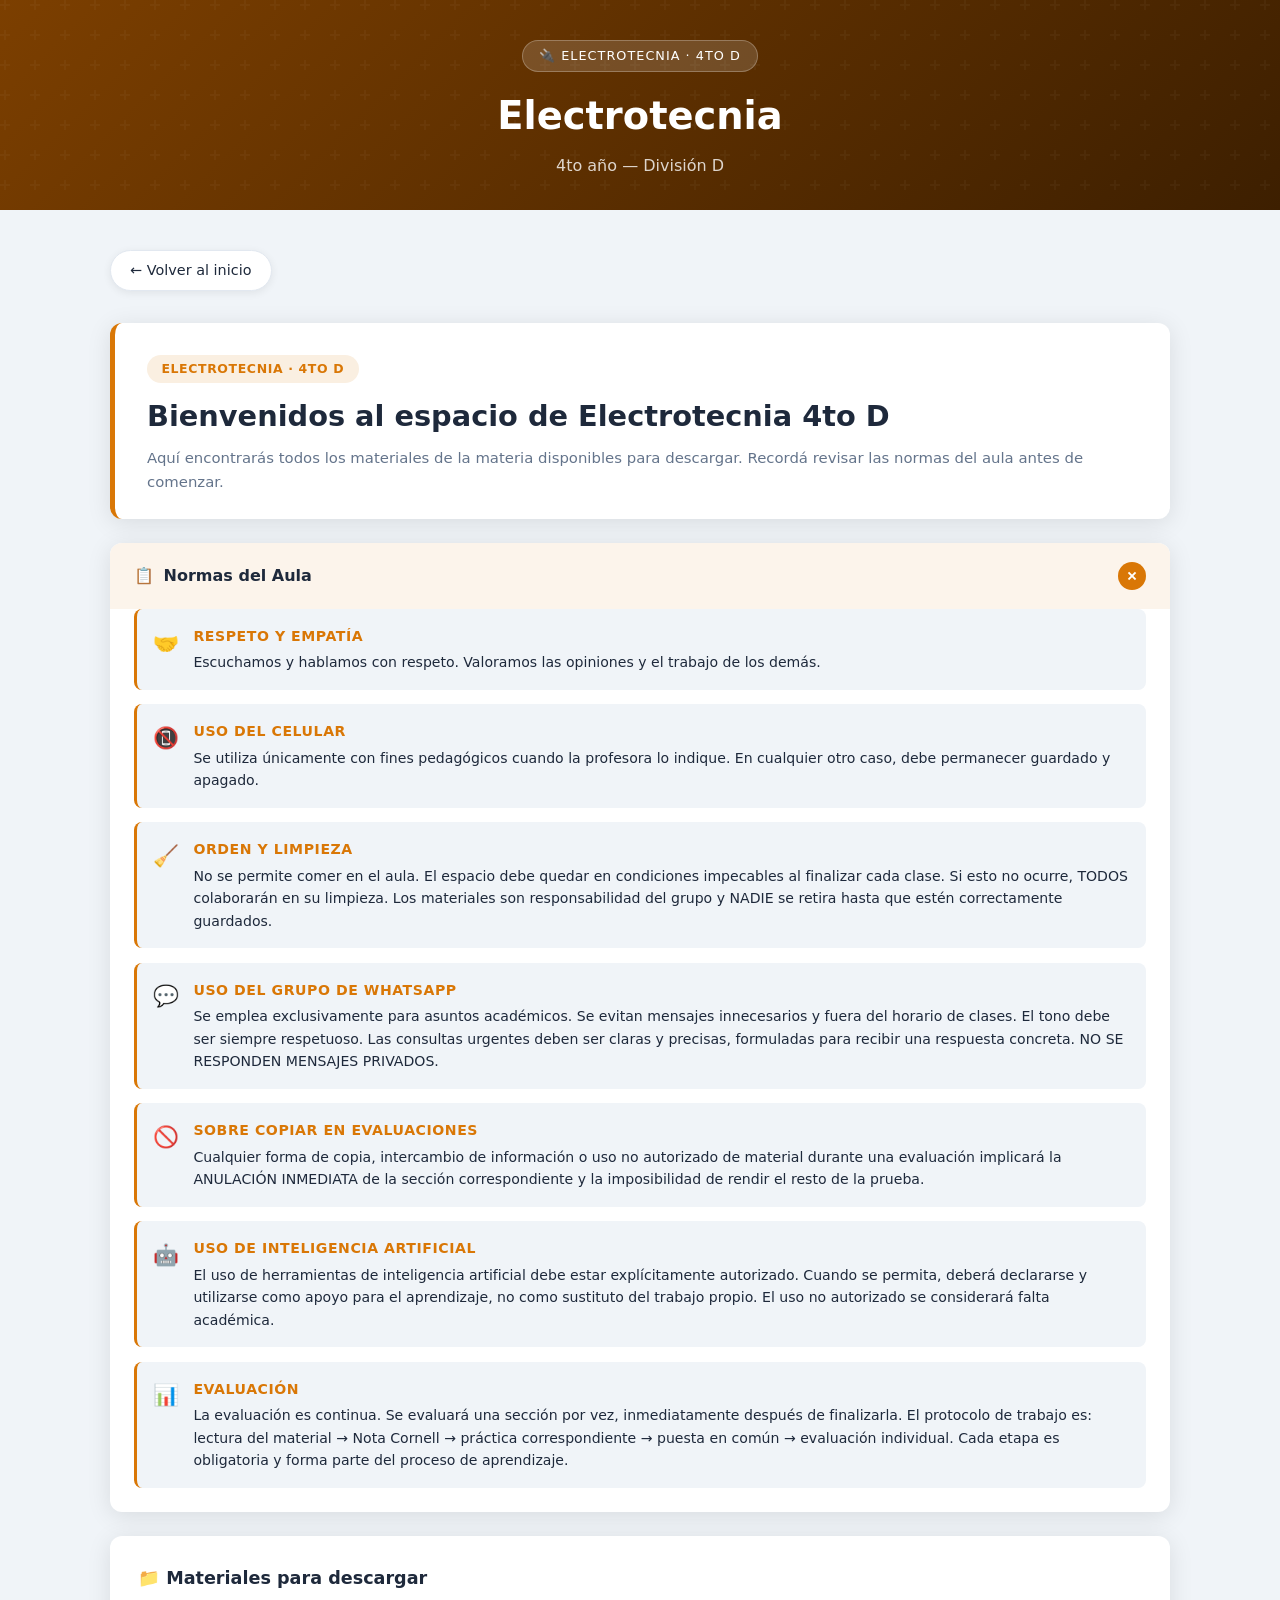
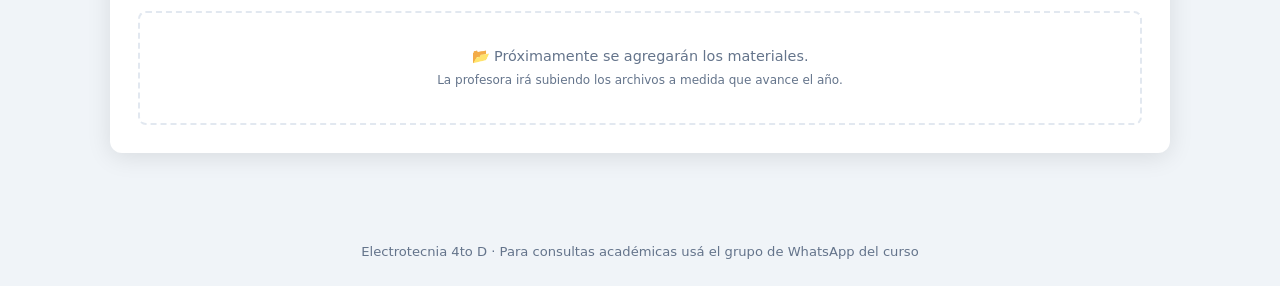
==== electrotecnia-4to-d/index.html @ 83c215d3 "Add files via upload" ====
<!DOCTYPE html>
<html lang="es">
<head>
  <meta charset="UTF-8" />
  <meta name="viewport" content="width=device-width, initial-scale=1.0" />
  <title>Electrotecnia 4to D — Aula Virtual</title>
  <link rel="stylesheet" href="../styles.css" />
  <style>
    :root { --color-materia: #d97706; }
  </style>
</head>
<body>

  <header style="background: linear-gradient(135deg, #7c3f00 0%, #3d1f00 100%);">
    <div class="badge">🔌 Electrotecnia · 4to D</div>
    <h1>Electrotecnia</h1>
    <p>4to año — División D</p>
  </header>

  <main>
    <a class="btn-volver" href="../index.html">← Volver al inicio</a>

    <div class="materia-header">
      <span class="chip">Electrotecnia · 4to D</span>
      <h2>Bienvenidos al espacio de Electrotecnia 4to D</h2>
      <p style="color:var(--gris); margin-top:0.5rem; font-size:0.93rem;">
        Aquí encontrarás todos los materiales de la materia disponibles para descargar.
        Recordá revisar las normas del aula antes de comenzar.
      </p>
    </div>

    <details class="normas" open>
      <summary>
        <span style="display:flex;align-items:center;gap:0.6rem;">
          <span>📋</span> Normas del Aula
        </span>
        <span class="toggle">+</span>
      </summary>
      <div class="normas-lista">

        <div class="norma">
          <span class="norma-icon">🤝</span>
          <div class="norma-body">
            <strong>Respeto y empatía</strong>
            <p>Escuchamos y hablamos con respeto. Valoramos las opiniones y el trabajo de los demás.</p>
          </div>
        </div>

        <div class="norma">
          <span class="norma-icon">📵</span>
          <div class="norma-body">
            <strong>Uso del celular</strong>
            <p>Se utiliza únicamente con fines pedagógicos cuando la profesora lo indique. En cualquier otro caso, debe permanecer guardado y apagado.</p>
          </div>
        </div>

        <div class="norma">
          <span class="norma-icon">🧹</span>
          <div class="norma-body">
            <strong>Orden y limpieza</strong>
            <p>No se permite comer en el aula. El espacio debe quedar en condiciones impecables al finalizar cada clase. Si esto no ocurre, TODOS colaborarán en su limpieza. Los materiales son responsabilidad del grupo y NADIE se retira hasta que estén correctamente guardados.</p>
          </div>
        </div>

        <div class="norma">
          <span class="norma-icon">💬</span>
          <div class="norma-body">
            <strong>Uso del grupo de WhatsApp</strong>
            <p>Se emplea exclusivamente para asuntos académicos. Se evitan mensajes innecesarios y fuera del horario de clases. El tono debe ser siempre respetuoso. Las consultas urgentes deben ser claras y precisas, formuladas para recibir una respuesta concreta. NO SE RESPONDEN MENSAJES PRIVADOS.</p>
          </div>
        </div>

        <div class="norma">
          <span class="norma-icon">🚫</span>
          <div class="norma-body">
            <strong>Sobre copiar en evaluaciones</strong>
            <p>Cualquier forma de copia, intercambio de información o uso no autorizado de material durante una evaluación implicará la ANULACIÓN INMEDIATA de la sección correspondiente y la imposibilidad de rendir el resto de la prueba.</p>
          </div>
        </div>

        <div class="norma">
          <span class="norma-icon">🤖</span>
          <div class="norma-body">
            <strong>Uso de inteligencia artificial</strong>
            <p>El uso de herramientas de inteligencia artificial debe estar explícitamente autorizado. Cuando se permita, deberá declararse y utilizarse como apoyo para el aprendizaje, no como sustituto del trabajo propio. El uso no autorizado se considerará falta académica.</p>
          </div>
        </div>

        <div class="norma">
          <span class="norma-icon">📊</span>
          <div class="norma-body">
            <strong>Evaluación</strong>
            <p>La evaluación es continua. Se evaluará una sección por vez, inmediatamente después de finalizarla. El protocolo de trabajo es: lectura del material → Nota Cornell → práctica correspondiente → puesta en común → evaluación individual. Cada etapa es obligatoria y forma parte del proceso de aprendizaje.</p>
          </div>
        </div>

      </div>
    </details>

    <div class="materiales">
      <h3>📁 Materiales para descargar</h3>
      <ul class="archivo-lista">
        <!-- AGREGÁ LOS ARCHIVOS AQUÍ ↓ -->
        <!--
        <li class="archivo-item">
          <span class="archivo-nombre"><span>📄</span> Nombre del archivo</span>
          <a class="btn-dl" href="nombre-del-archivo.pdf" download>⬇ Descargar</a>
        </li>
        -->
      </ul>
      <div class="placeholder-msg">
        📂 Próximamente se agregarán los materiales.<br>
        <small>La profesora irá subiendo los archivos a medida que avance el año.</small>
      </div>
    </div>
  </main>

  <footer>
    <p>Electrotecnia 4to D · Para consultas académicas usá el grupo de WhatsApp del curso</p>
  </footer>

</body>
</html>
---- styles.css ----
/* =====================================================
   AULA VIRTUAL — Estilos compartidos
   ===================================================== */

*, *::before, *::after { box-sizing: border-box; margin: 0; padding: 0; }

:root {
  --azul:       #1a3a5c;
  --azul-claro: #2563eb;
  --naranja:    #d97706;
  --fondo:      #f0f4f8;
  --blanco:     #ffffff;
  --texto:      #1e293b;
  --gris:       #64748b;
  --borde:      #e2e8f0;
  --radio:      12px;
  --sombra:     0 4px 24px rgba(0,0,0,0.10);
}

body {
  font-family: 'Segoe UI', system-ui, -apple-system, sans-serif;
  background: var(--fondo);
  color: var(--texto);
  min-height: 100vh;
  line-height: 1.6;
}

/* ── Header ── */
header {
  background: linear-gradient(135deg, var(--azul) 0%, #0f2540 100%);
  color: var(--blanco);
  padding: 2.5rem 1.5rem 2rem;
  text-align: center;
  position: relative;
  overflow: hidden;
}
header::before {
  content: '';
  position: absolute;
  inset: 0;
  background: url("data:image/svg+xml,%3Csvg width='60' height='60' viewBox='0 0 60 60' xmlns='http://www.w3.org/2000/svg'%3E%3Cg fill='none' fill-rule='evenodd'%3E%3Cg fill='%23ffffff' fill-opacity='0.03'%3E%3Cpath d='M36 34v-4h-2v4h-4v2h4v4h2v-4h4v-2h-4zm0-30V0h-2v4h-4v2h4v4h2V6h4V4h-4zM6 34v-4H4v4H0v2h4v4h2v-4h4v-2H6zM6 4V0H4v4H0v2h4v4h2V6h4V4H6z'/%3E%3C/g%3E%3C/g%3E%3C/svg%3E");
}
header .badge {
  display: inline-block;
  background: rgba(255,255,255,0.15);
  border: 1px solid rgba(255,255,255,0.25);
  border-radius: 100px;
  padding: 0.3rem 1rem;
  font-size: 0.8rem;
  letter-spacing: 0.08em;
  text-transform: uppercase;
  margin-bottom: 0.8rem;
}
header h1 { font-size: clamp(1.6rem, 4vw, 2.4rem); font-weight: 700; margin-bottom: 0.4rem; }
header p  { font-size: 1rem; opacity: 0.8; }

/* ── Main container ── */
main { max-width: 1100px; margin: 0 auto; padding: 2.5rem 1.25rem 4rem; }

/* ── Botón volver ── */
.btn-volver {
  display: inline-flex;
  align-items: center;
  gap: 0.5rem;
  background: var(--blanco);
  border: 1px solid var(--borde);
  border-radius: 100px;
  padding: 0.5rem 1.2rem;
  font-size: 0.9rem;
  color: var(--texto);
  text-decoration: none;
  margin-bottom: 2rem;
  box-shadow: 0 2px 8px rgba(0,0,0,0.07);
  transition: box-shadow 0.2s, transform 0.2s;
}
.btn-volver:hover { box-shadow: 0 4px 14px rgba(0,0,0,0.13); transform: translateY(-1px); }

/* ── Cards grid (index) ── */
.grid {
  display: grid;
  grid-template-columns: repeat(auto-fill, minmax(240px, 1fr));
  gap: 1.5rem;
  margin-top: 1.5rem;
}
.card {
  background: var(--blanco);
  border-radius: var(--radio);
  box-shadow: var(--sombra);
  padding: 2rem 1.5rem;
  text-decoration: none;
  color: var(--texto);
  border: 2px solid transparent;
  transition: transform 0.2s, box-shadow 0.2s, border-color 0.2s;
  display: flex;
  flex-direction: column;
  gap: 0.75rem;
}
.card:hover { transform: translateY(-5px); box-shadow: 0 12px 32px rgba(0,0,0,0.14); border-color: var(--color-card); }
.card-icon { font-size: 2.5rem; }
.card h2 { font-size: 1.25rem; font-weight: 700; color: var(--color-card); }
.card p { font-size: 0.88rem; color: var(--gris); }
.card .flecha { margin-top: auto; font-size: 0.85rem; color: var(--color-card); font-weight: 600; display: flex; align-items: center; gap: 0.3rem; }

/* colores por materia */
.card.fisica  { --color-card: #2563eb; }
.card.electro { --color-card: #d97706; }

/* ── Intro de p\u00e1gina de materia ── */
.materia-header {
  background: var(--blanco);
  border-radius: var(--radio);
  box-shadow: var(--sombra);
  padding: 2rem 2rem 1.5rem;
  margin-bottom: 1.5rem;
  border-left: 5px solid var(--color-materia);
}
.materia-header .chip {
  display: inline-block;
  background: color-mix(in srgb, var(--color-materia) 12%, white);
  color: var(--color-materia);
  border-radius: 100px;
  padding: 0.25rem 0.9rem;
  font-size: 0.78rem;
  font-weight: 600;
  letter-spacing: 0.05em;
  text-transform: uppercase;
  margin-bottom: 0.6rem;
}
.materia-header h2 { font-size: 1.8rem; font-weight: 800; color: var(--texto); }

/* ── Normas acordeon ── */
.normas {
  background: var(--blanco);
  border-radius: var(--radio);
  box-shadow: var(--sombra);
  margin-bottom: 1.5rem;
  overflow: hidden;
}
.normas summary {
  list-style: none;
  cursor: pointer;
  padding: 1.2rem 1.5rem;
  font-weight: 700;
  font-size: 1rem;
  display: flex;
  align-items: center;
  justify-content: space-between;
  gap: 0.75rem;
  background: color-mix(in srgb, var(--color-materia) 8%, white);
  color: var(--texto);
  user-select: none;
}
.normas summary::-webkit-details-marker { display: none; }
.normas summary .toggle {
  width: 28px; height: 28px;
  background: var(--color-materia);
  color: #fff;
  border-radius: 50%;
  display: flex; align-items: center; justify-content: center;
  font-size: 1rem;
  flex-shrink: 0;
  transition: transform 0.3s;
}
.normas[open] summary .toggle { transform: rotate(45deg); }
.normas-lista {
  padding: 0 1.5rem 1.5rem;
  display: flex;
  flex-direction: column;
  gap: 0.9rem;
}
.norma {
  display: flex;
  gap: 0.9rem;
  padding: 1rem 1rem;
  border-radius: 8px;
  background: var(--fondo);
  border-left: 3px solid var(--color-materia);
}
.norma-icon { font-size: 1.3rem; flex-shrink: 0; margin-top: 0.1rem; }
.norma-body strong { display: block; font-size: 0.88rem; font-weight: 700; color: var(--color-materia); margin-bottom: 0.25rem; text-transform: uppercase; letter-spacing: 0.04em; }
.norma-body p { font-size: 0.88rem; color: var(--texto); }

/* ── Secci\u00f3n materiales ── */
.materiales {
  background: var(--blanco);
  border-radius: var(--radio);
  box-shadow: var(--sombra);
  padding: 1.75rem;
}
.materiales h3 { font-size: 1.1rem; font-weight: 700; margin-bottom: 1.2rem; display: flex; align-items: center; gap: 0.5rem; }
.archivo-lista { list-style: none; display: flex; flex-direction: column; gap: 0.75rem; }
.archivo-item {
  display: flex;
  align-items: center;
  justify-content: space-between;
  gap: 1rem;
  padding: 0.9rem 1rem;
  border: 1px solid var(--borde);
  border-radius: 8px;
  transition: background 0.15s;
}
.archivo-item:hover { background: var(--fondo); }
.archivo-nombre { display: flex; align-items: center; gap: 0.6rem; font-size: 0.92rem; color: var(--texto); }
.archivo-nombre span { font-size: 1.2rem; }
.btn-dl {
  display: inline-flex;
  align-items: center;
  gap: 0.4rem;
  background: var(--color-materia);
  color: #fff;
  border-radius: 100px;
  padding: 0.4rem 1rem;
  font-size: 0.82rem;
  font-weight: 600;
  text-decoration: none;
  flex-shrink: 0;
  transition: opacity 0.2s;
}
.btn-dl:hover { opacity: 0.85; }
.placeholder-msg {
  text-align: center;
  padding: 2rem;
  color: var(--gris);
  font-size: 0.9rem;
  border: 2px dashed var(--borde);
  border-radius: 8px;
}

/* ── Footer ── */
footer {
  text-align: center;
  padding: 1.5rem;
  font-size: 0.82rem;
  color: var(--gris);
}

@media (max-width: 600px) {
  .grid { grid-template-columns: 1fr 1fr; }
  .archivo-item { flex-direction: column; align-items: flex-start; gap: 0.5rem; }
}
@media (max-width: 400px) {
  .grid { grid-template-columns: 1fr; }
}
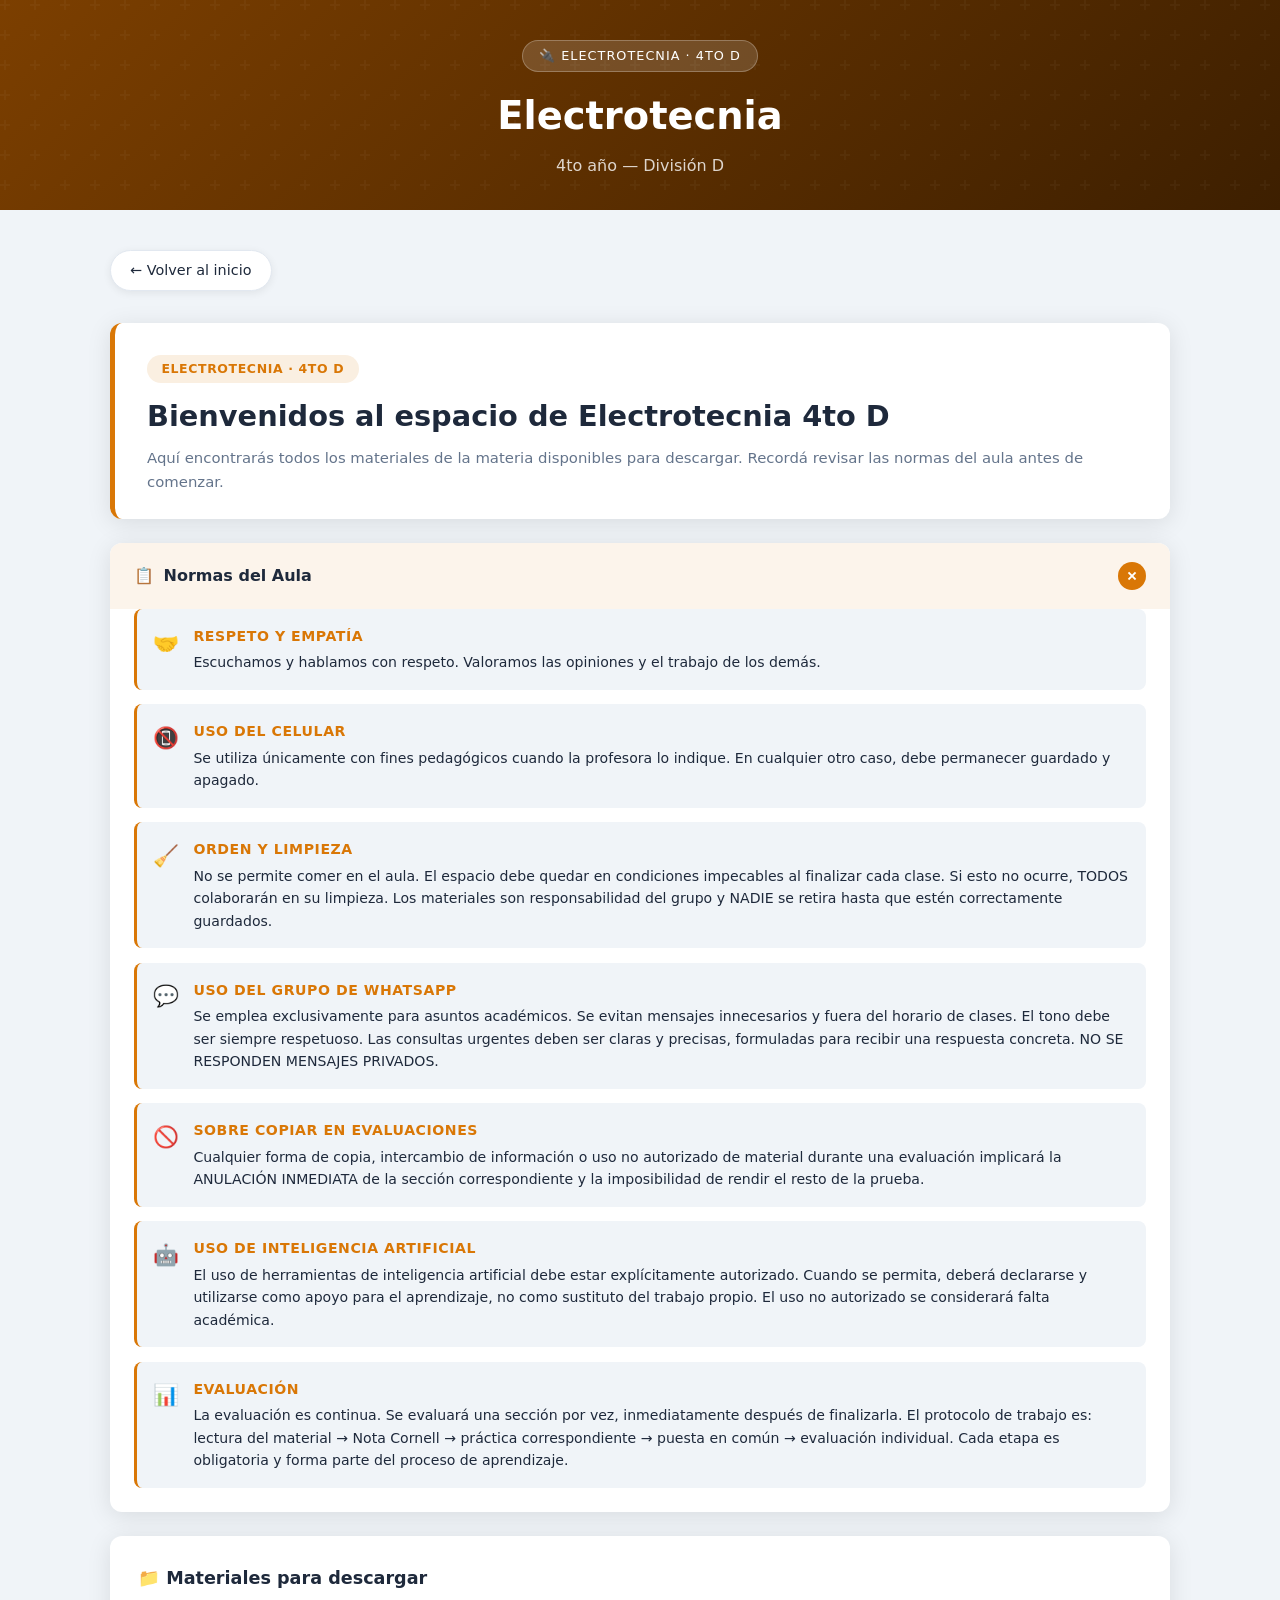
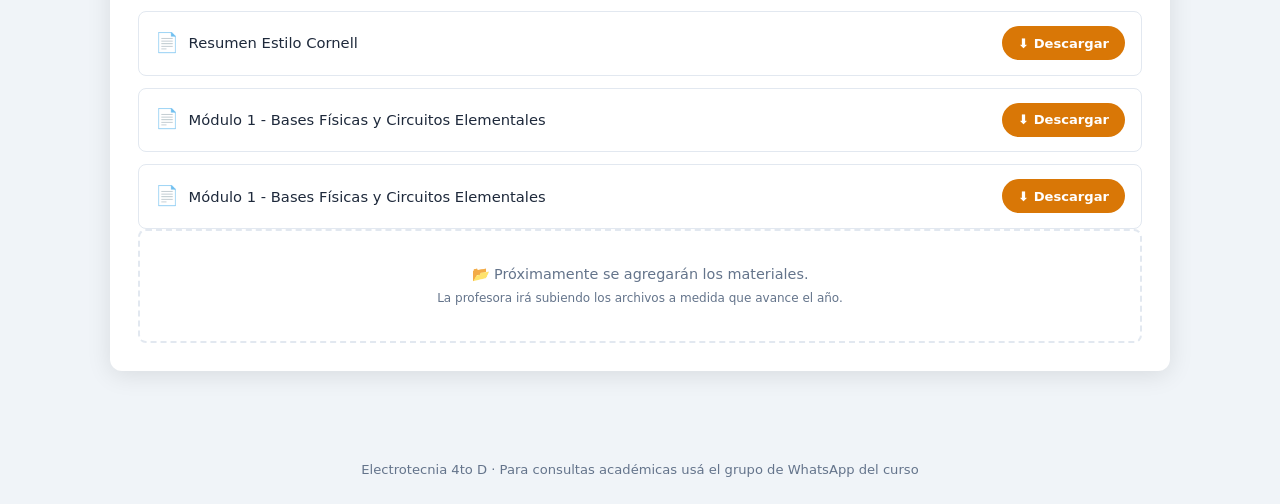
==== commit d86729f6: "Update index.html" ====
--- a/electrotecnia-4to-d/index.html
+++ b/electrotecnia-4to-d/index.html
@@ -107,6 +107,18 @@
           <a class="btn-dl" href="nombre-del-archivo.pdf" download>⬇ Descargar</a>
         </li>
         -->
+        <li class="archivo-item">
+          <span class="archivo-nombre"><span>📄</span> Resumen Estilo Cornell</span>
+          <a class="btn-dl" href="CornellNote.pdf" download>⬇ Descargar</a>
+        </li>
+        <li class="archivo-item">
+          <span class="archivo-nombre"><span>📄</span> Módulo 1 - Bases Físicas y Circuitos Elementales</span>
+          <a class="btn-dl" href="Intro_Particulas_Sec_Didactica.pdf" download>⬇ Descargar</a>
+        </li>
+        <li class="archivo-item">
+          <span class="archivo-nombre"><span>📄</span> Módulo 1 - Bases Físicas y Circuitos Elementales</span>
+          <a class="btn-dl" href="CircuitosFlexibles.pdf" download>⬇ Descargar</a>
+        </li>
       </ul>
       <div class="placeholder-msg">
         📂 Próximamente se agregarán los materiales.<br>
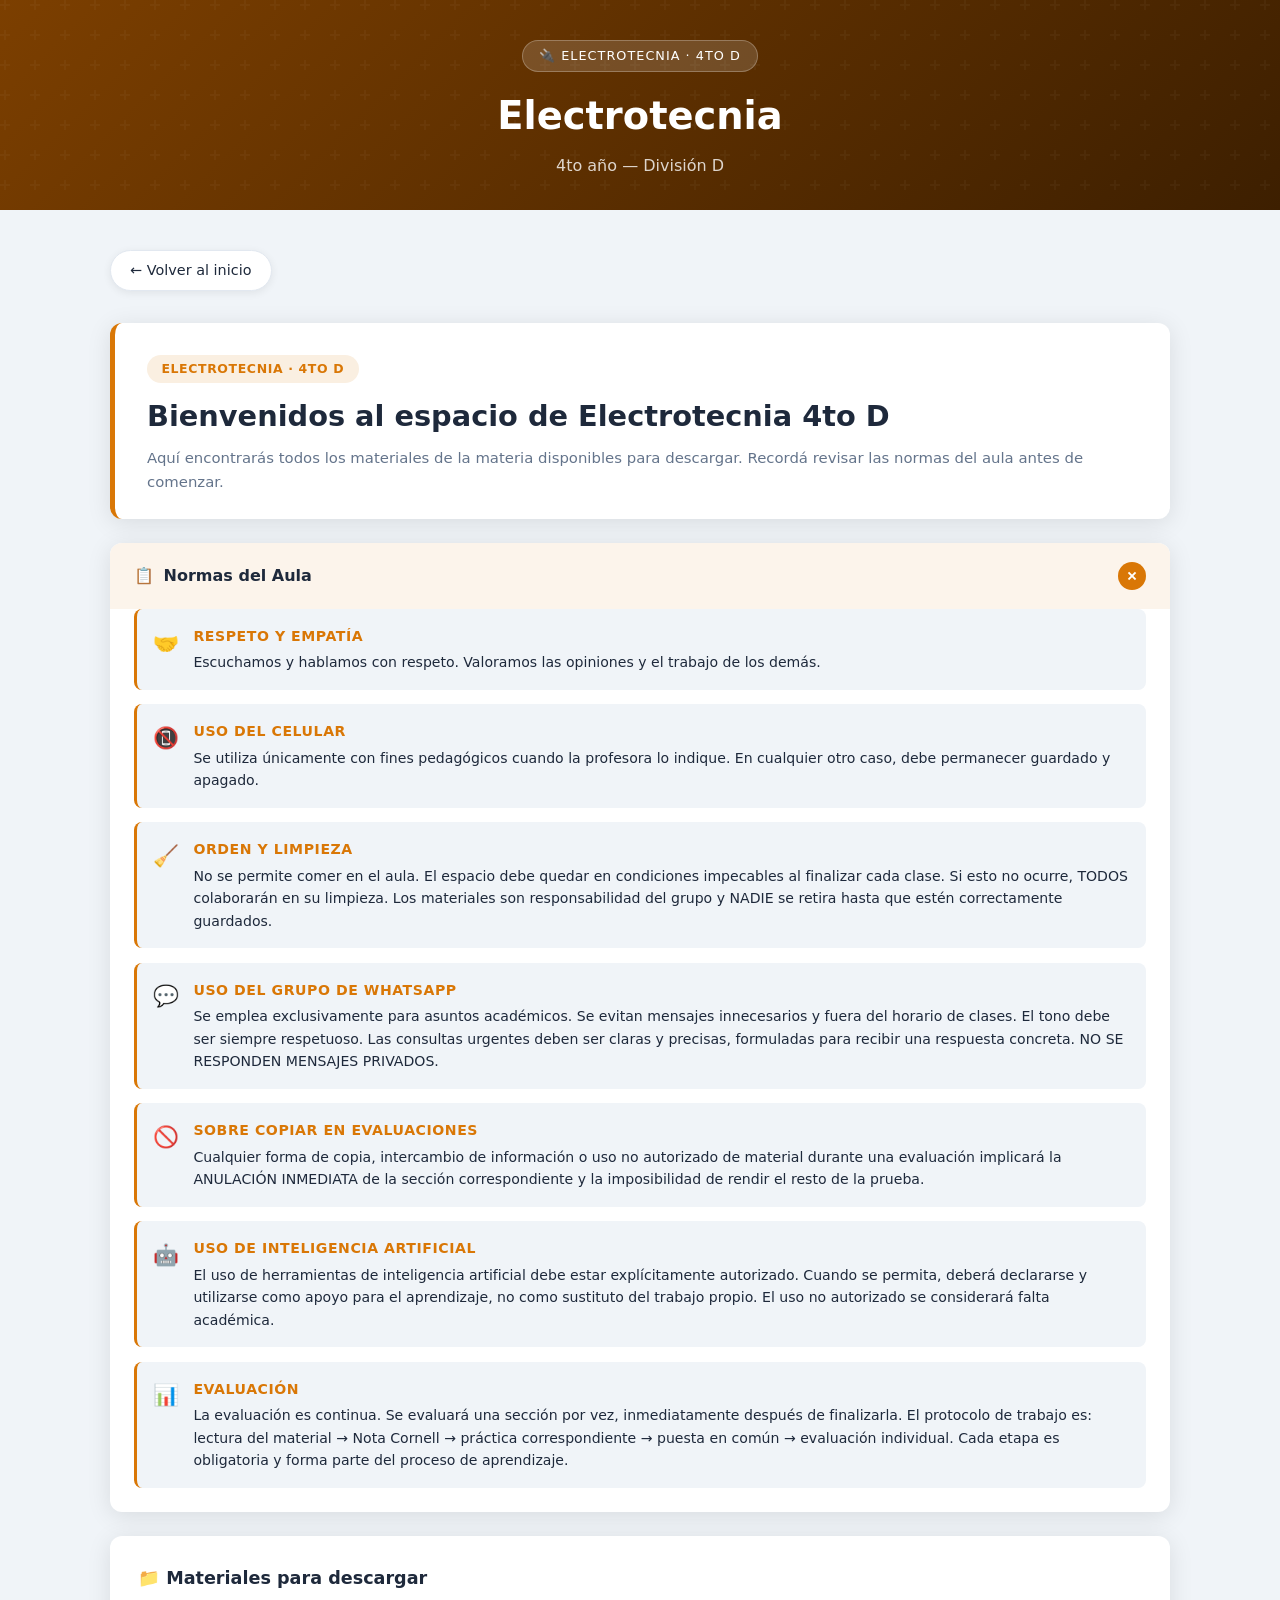
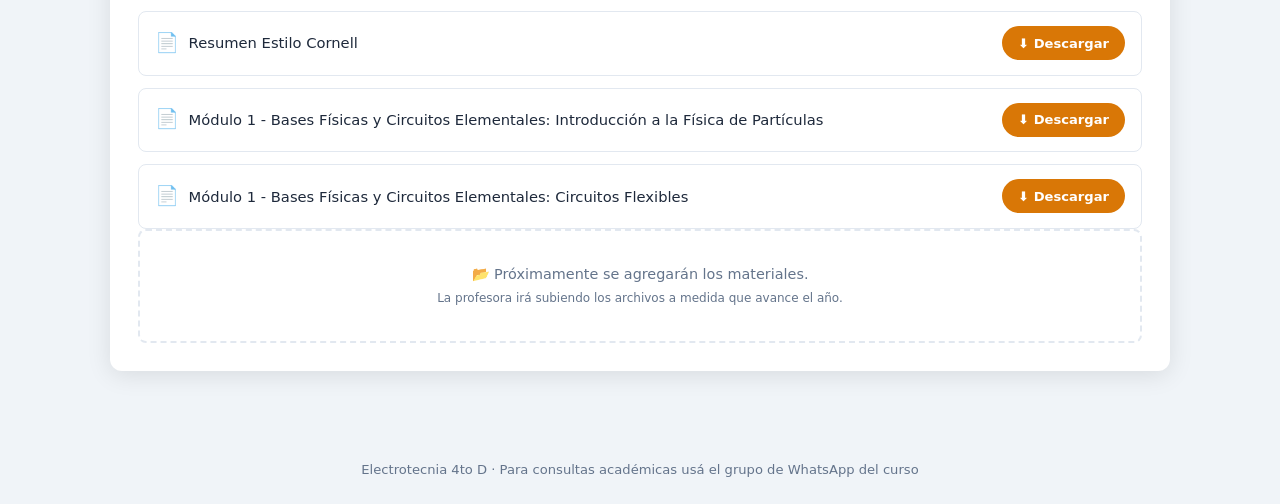
==== commit e100e3ef: "Update index.html" ====
--- a/electrotecnia-4to-d/index.html
+++ b/electrotecnia-4to-d/index.html
@@ -112,11 +112,11 @@
           <a class="btn-dl" href="CornellNote.pdf" download>⬇ Descargar</a>
         </li>
         <li class="archivo-item">
-          <span class="archivo-nombre"><span>📄</span> Módulo 1 - Bases Físicas y Circuitos Elementales</span>
+          <span class="archivo-nombre"><span>📄</span> Módulo 1 - Bases Físicas y Circuitos Elementales: Introducción a la Física de Partículas</span>
           <a class="btn-dl" href="Intro_Particulas_Sec_Didactica.pdf" download>⬇ Descargar</a>
         </li>
         <li class="archivo-item">
-          <span class="archivo-nombre"><span>📄</span> Módulo 1 - Bases Físicas y Circuitos Elementales</span>
+          <span class="archivo-nombre"><span>📄</span> Módulo 1 - Bases Físicas y Circuitos Elementales: Circuitos Flexibles</span>
           <a class="btn-dl" href="CircuitosFlexibles.pdf" download>⬇ Descargar</a>
         </li>
       </ul>
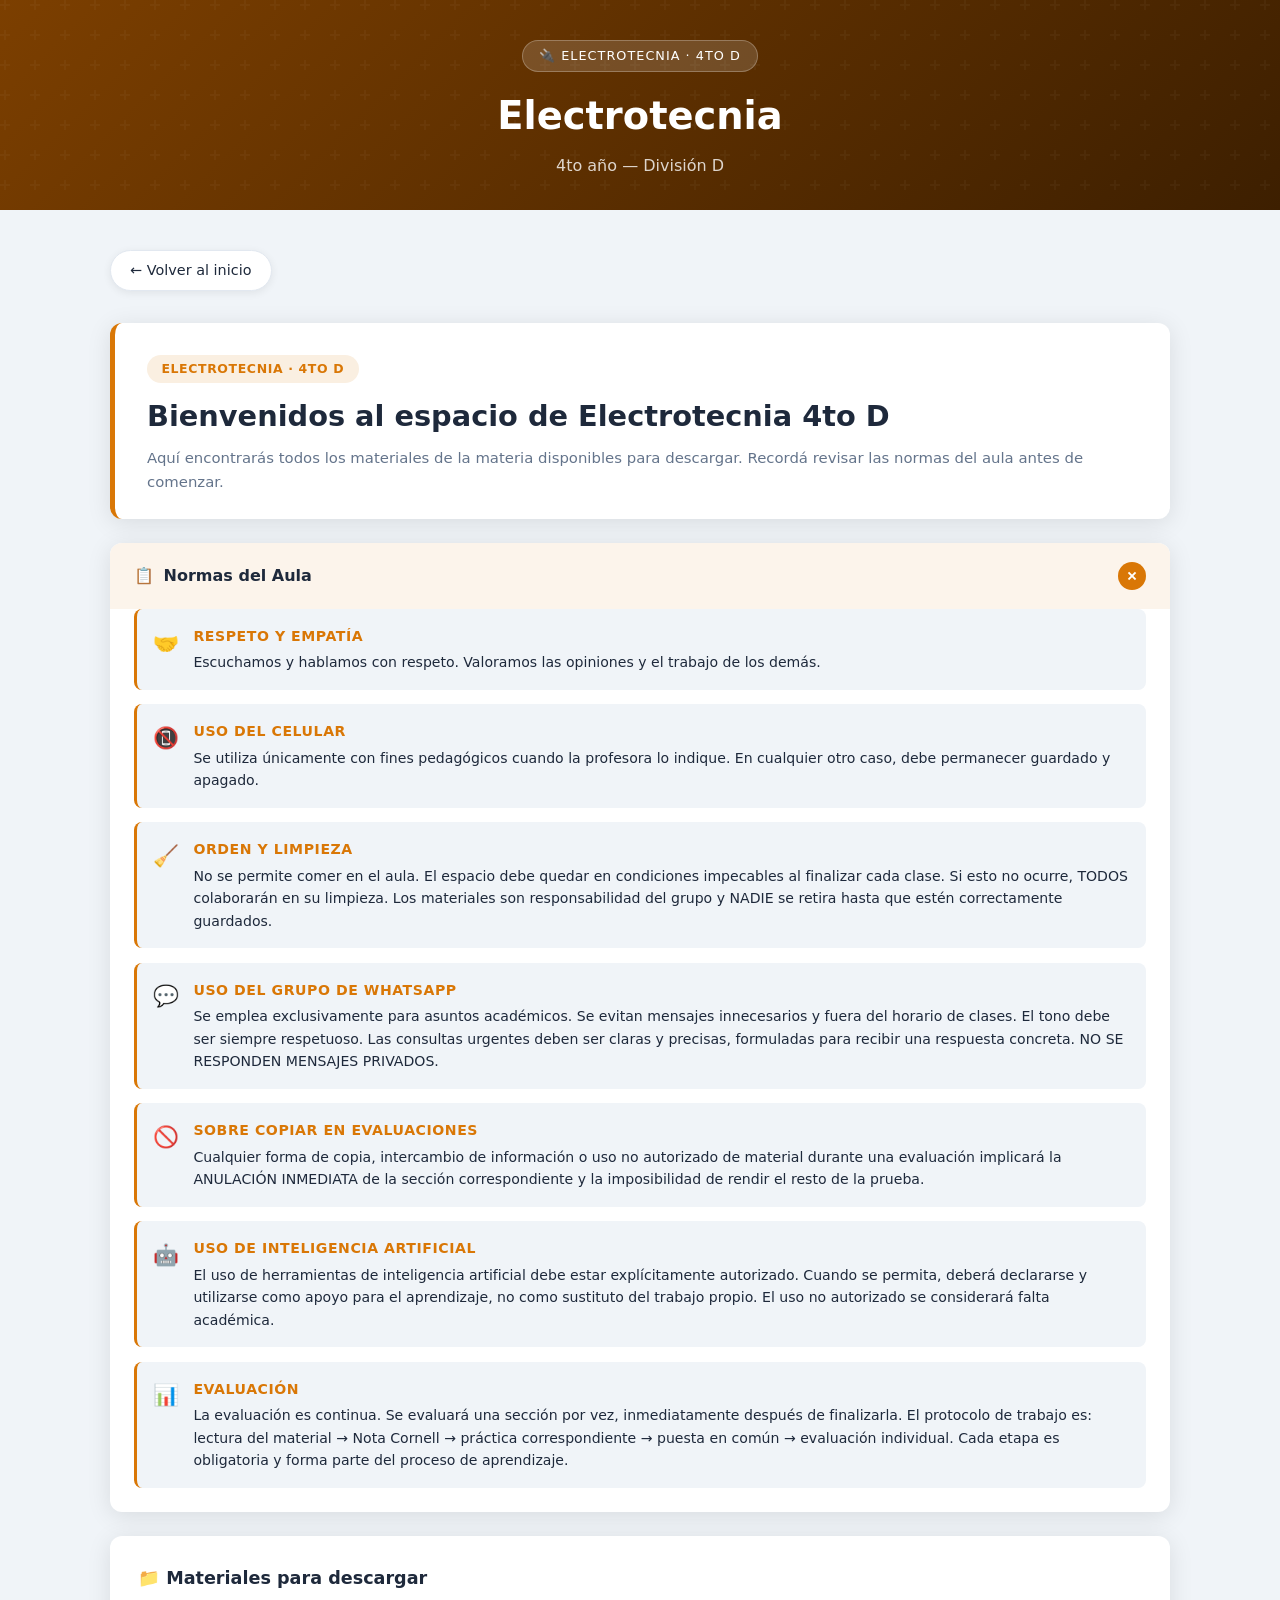
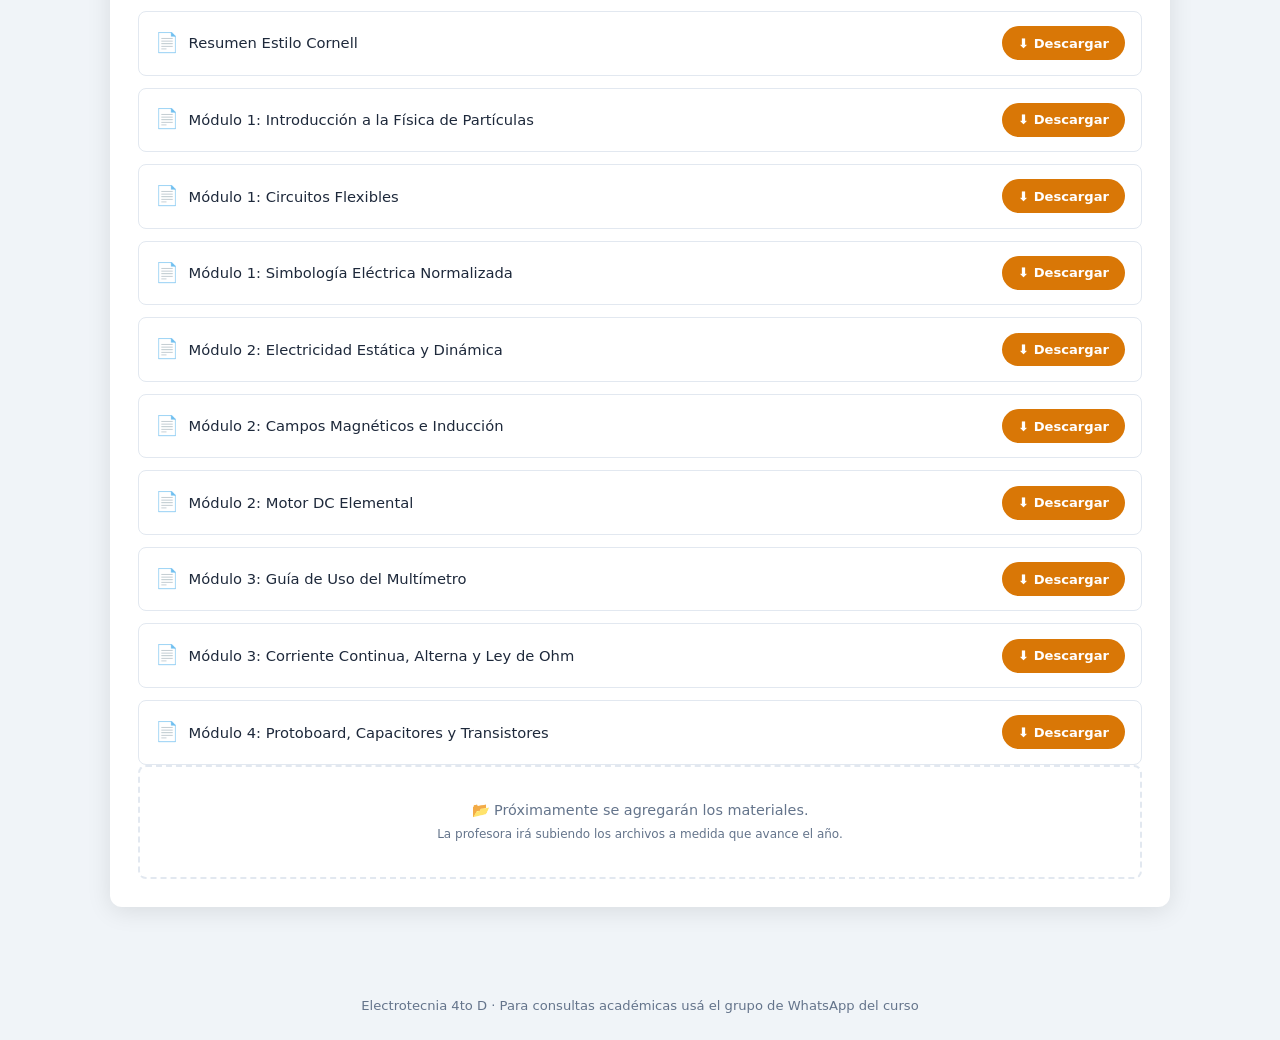
==== commit b9637c17: "Update index.html" ====
--- a/electrotecnia-4to-d/index.html
+++ b/electrotecnia-4to-d/index.html
@@ -5,6 +5,8 @@
   <meta name="viewport" content="width=device-width, initial-scale=1.0" />
   <title>Electrotecnia 4to D — Aula Virtual</title>
   <link rel="stylesheet" href="../styles.css" />
+  <link rel="icon" href="data:image/svg+xml,<svg xmlns='http://www.w3.org/2000/svg' viewBox='0 0 100 100'><text y='.9em' font-size='90'>📚</text></svg>">
+
   <style>
     :root { --color-materia: #d97706; }
   </style>
@@ -112,13 +114,41 @@
           <a class="btn-dl" href="CornellNote.pdf" download>⬇ Descargar</a>
         </li>
         <li class="archivo-item">
-          <span class="archivo-nombre"><span>📄</span> Módulo 1 - Bases Físicas y Circuitos Elementales: Introducción a la Física de Partículas</span>
-          <a class="btn-dl" href="Intro_Particulas_Sec_Didactica.pdf" download>⬇ Descargar</a>
-        </li>
-        <li class="archivo-item">
-          <span class="archivo-nombre"><span>📄</span> Módulo 1 - Bases Físicas y Circuitos Elementales: Circuitos Flexibles</span>
-          <a class="btn-dl" href="CircuitosFlexibles.pdf" download>⬇ Descargar</a>
-        </li>
+  <span class="archivo-nombre"><span>📄</span> Módulo 1: Introducción a la Física de Partículas</span>
+  <a class="btn-dl" href="Intro_Particulas_Sec_Didactica.pdf" download>⬇ Descargar</a>
+</li>
+<li class="archivo-item">
+  <span class="archivo-nombre"><span>📄</span> Módulo 1: Circuitos Flexibles</span>
+  <a class="btn-dl" href="CircuitosFlexibles.pdf" download>⬇ Descargar</a>
+</li>
+<li class="archivo-item">
+  <span class="archivo-nombre"><span>📄</span> Módulo 1: Simbología Eléctrica Normalizada</span>
+  <a class="btn-dl" href="Simbologia.pdf" download>⬇ Descargar</a>
+</li>
+<li class="archivo-item">
+  <span class="archivo-nombre"><span>📄</span> Módulo 2: Electricidad Estática y Dinámica</span>
+  <a class="btn-dl" href="Estatica_Dinamica.pdf" download>⬇ Descargar</a>
+</li>
+<li class="archivo-item">
+  <span class="archivo-nombre"><span>📄</span> Módulo 2: Campos Magnéticos e Inducción</span>
+  <a class="btn-dl" href="Campos_Induccion.pdf" download>⬇ Descargar</a>
+</li>
+<li class="archivo-item">
+  <span class="archivo-nombre"><span>📄</span> Módulo 2: Motor DC Elemental</span>
+  <a class="btn-dl" href="Motor.pdf" download>⬇ Descargar</a>
+</li>
+<li class="archivo-item">
+  <span class="archivo-nombre"><span>📄</span> Módulo 3: Guía de Uso del Multímetro</span>
+  <a class="btn-dl" href="Multimetro.pdf" download>⬇ Descargar</a>
+</li>
+<li class="archivo-item">
+  <span class="archivo-nombre"><span>📄</span> Módulo 3: Corriente Continua, Alterna y Ley de Ohm</span>
+  <a class="btn-dl" href="AC_DC_OHM.pdf" download>⬇ Descargar</a>
+</li>
+<li class="archivo-item">
+  <span class="archivo-nombre"><span>📄</span> Módulo 4: Protoboard, Capacitores y Transistores</span>
+  <a class="btn-dl" href="Electronica_procesos.pdf" download>⬇ Descargar</a>
+</li>
       </ul>
       <div class="placeholder-msg">
         📂 Próximamente se agregarán los materiales.<br>
